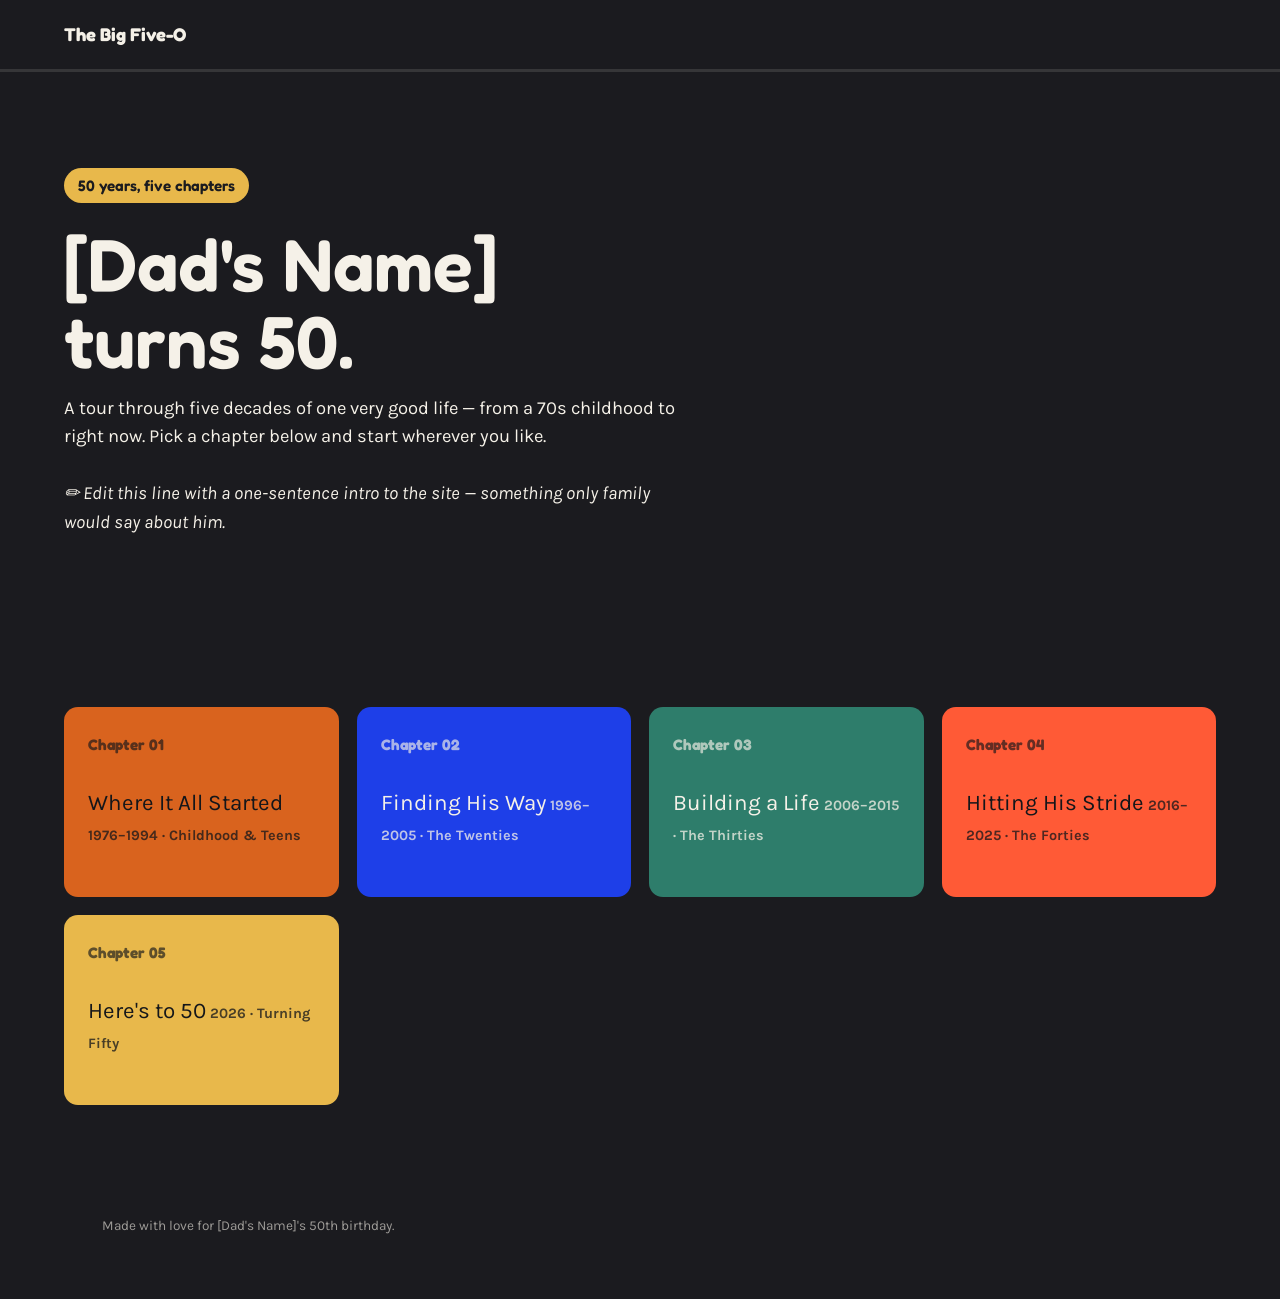
==== index.html @ 01799622 "Add files via upload" ====
<!DOCTYPE html>
<html lang="en">
<head>
<meta charset="UTF-8">
<meta name="viewport" content="width=device-width, initial-scale=1.0">
<title>The Big Five-O — [Dad's Name]'s Story</title>
<link rel="stylesheet" href="style.css">
</head>
<body data-era="0">

<header class="topbar">
  <a class="topbar__mark" href="index.html">The Big Five-O</a>
</header>

<section class="hero">
  <div class="hero__inner">
    <span class="hero__kicker">50 years, five chapters</span>
    <h1 class="hero__title">[Dad's Name] turns 50.</h1>
    <p class="hero__lede">A tour through five decades of one very good life — from a
      70s childhood to right now. Pick a chapter below and start wherever you like.
      <br><br>
      <em>✏️ Edit this line with a one-sentence intro to the site — something only
      family would say about him.</em>
    </p>
  </div>
</section>

<section class="section">
  <div class="section__inner">
    <div class="chapters">

      <a class="chapter-card chapter-card--1" href="01-childhood-teens.html">
        <span class="chapter-card__num">Chapter 01</span>
        <span class="chapter-card__title">Where It All Started</span>
        <span class="chapter-card__years">1976–1994 · Childhood &amp; Teens</span>
      </a>

      <a class="chapter-card chapter-card--2" href="02-twenties.html">
        <span class="chapter-card__num">Chapter 02</span>
        <span class="chapter-card__title">Finding His Way</span>
        <span class="chapter-card__years">1996–2005 · The Twenties</span>
      </a>

      <a class="chapter-card chapter-card--3" href="03-thirties.html">
        <span class="chapter-card__num">Chapter 03</span>
        <span class="chapter-card__title">Building a Life</span>
        <span class="chapter-card__years">2006–2015 · The Thirties</span>
      </a>

      <a class="chapter-card chapter-card--4" href="04-forties.html">
        <span class="chapter-card__num">Chapter 04</span>
        <span class="chapter-card__title">Hitting His Stride</span>
        <span class="chapter-card__years">2016–2025 · The Forties</span>
      </a>

      <a class="chapter-card chapter-card--5" href="05-turning-fifty.html">
        <span class="chapter-card__num">Chapter 05</span>
        <span class="chapter-card__title">Here's to 50</span>
        <span class="chapter-card__years">2026 · Turning Fifty</span>
      </a>

    </div>
  </div>
</section>

<p class="site-footer">Made with love for [Dad's Name]'s 50th birthday.</p>

</body>
</html>
---- style.css ----
/* =========================================================
   THE BIG FIVE-O — shared stylesheet
   One file, six pages, five decades of color.
   Each page sets body[data-era="N"] which swaps the local
   --bg / --fg / --accent / --accent2 / --accent3 tokens below.
   The timeline nav always shows all five era colors (--era1accent
   … --era5accent) no matter which page you're on, so it reads
   like a little rainbow key to the whole timeline.
   ========================================================= */

@import url('https://fonts.googleapis.com/css2?family=Fredoka:wght@500;600;700&family=Karla:ital,wght@0,400;0,500;0,700;1,400&display=swap');

:root{
  --era1accent:#D9631E;
  --era2accent:#1E3FE8;
  --era3accent:#2E7D6B;
  --era4accent:#FF5A36;
  --era5accent:#E8B84B;

  --display: "Fredoka", ui-rounded, "Segoe UI", sans-serif;
  --body: "Karla", ui-sans-serif, system-ui, sans-serif;

  --maxw: 1160px;
  --edge: clamp(20px, 5vw, 64px);
  --radius: 14px;
}

/* ---- per-era palettes ---- */
body[data-era="0"]{ --bg:#1B1B1F; --fg:#F5F1E8; --accent:#E8B84B; --accent2:#1E3FE8; --accent3:#2FD3C6; }
body[data-era="1"]{ --bg:#F5E6C8; --fg:#3D2B1F; --accent:#D9631E; --accent2:#6B7A3A; --accent3:#E8A33D; }
body[data-era="2"]{ --bg:#EDEFF5; --fg:#14161A; --accent:#1E3FE8; --accent2:#E8368F; --accent3:#B7CC1F; }
body[data-era="3"]{ --bg:#F3ECE2; --fg:#23201B; --accent:#2E7D6B; --accent2:#C4562E; --accent3:#E8B84B; }
body[data-era="4"]{ --bg:#101820; --fg:#F5F1E8; --accent:#FF5A36; --accent2:#2FD3C6; --accent3:#FFD23F; }
body[data-era="5"]{ --bg:#6B1120; --fg:#F5F1E8; --accent:#E8B84B; --accent2:#FF5A36; --accent3:#F5F1E8; }

/* ---- reset ---- */
*,*::before,*::after{ box-sizing:border-box; }
html{ scroll-behavior:smooth; }
body{
  margin:0;
  background:var(--bg);
  color:var(--fg);
  font-family:var(--body);
  font-size:17px;
  line-height:1.55;
  transition:background .3s ease;
}
img{ max-width:100%; display:block; }
a{ color:inherit; }
h1,h2,h3{ font-family:var(--display); font-weight:600; margin:0; line-height:1.05; }
p{ margin:0 0 1em; max-width:62ch; }
:focus-visible{ outline:3px solid var(--accent2); outline-offset:3px; }
@media (prefers-reduced-motion: reduce){
  html{ scroll-behavior:auto; }
  *{ animation-duration:0.001ms !important; transition-duration:0.001ms !important; }
}

.wrap{ max-width:var(--maxw); margin-inline:auto; padding-inline:var(--edge); }

/* =========================================================
   TOP BAR + TIMELINE NAV
   ========================================================= */
.topbar{
  display:flex; flex-wrap:wrap; align-items:center; gap:18px 28px;
  padding: 20px var(--edge);
  border-bottom: 3px solid color-mix(in srgb, var(--fg) 12%, transparent);
}
.topbar__mark{
  font-family:var(--display); font-weight:700; font-size:1.15rem;
  text-decoration:none; white-space:nowrap;
}
.timeline-nav{
  display:flex; flex-wrap:wrap; gap:6px 4px; list-style:none; margin:0; padding:0;
  margin-left:auto;
}
.timeline-nav a{
  display:flex; align-items:center; gap:8px;
  text-decoration:none;
  padding:8px 12px;
  border-radius:100px;
  font-size:0.85rem; font-weight:500;
  color:var(--fg);
  opacity:0.62;
}
.timeline-nav a:hover{ opacity:1; }
.timeline-nav a.is-active{
  opacity:1;
  background: color-mix(in srgb, var(--fg) 9%, transparent);
  font-weight:700;
}
.timeline-nav__dot{
  width:10px; height:10px; border-radius:50%; flex:none;
}
.timeline-nav a[data-c="1"] .timeline-nav__dot{ background:var(--era1accent); }
.timeline-nav a[data-c="2"] .timeline-nav__dot{ background:var(--era2accent); }
.timeline-nav a[data-c="3"] .timeline-nav__dot{ background:var(--era3accent); }
.timeline-nav a[data-c="4"] .timeline-nav__dot{ background:var(--era4accent); }
.timeline-nav a[data-c="5"] .timeline-nav__dot{ background:var(--era5accent); }
.timeline-nav__label{ display:inline; }
@media (max-width:720px){
  .timeline-nav__label{ display:none; }
  .timeline-nav a{ padding:8px; }
}

/* =========================================================
   HERO
   ========================================================= */
.hero{
  position:relative;
  padding: clamp(48px,9vw,96px) var(--edge) clamp(40px,7vw,72px);
  overflow:hidden;
}
.hero__num{
  position:absolute;
  top:-0.28em; right:var(--edge);
  font-family:var(--display); font-weight:700;
  font-size: clamp(140px, 26vw, 340px);
  color: color-mix(in srgb, var(--fg) 7%, transparent);
  line-height:1; z-index:0; user-select:none;
  pointer-events:none;
}
.hero__inner{ position:relative; z-index:1; max-width:var(--maxw); margin-inline:auto; }
.hero__kicker{
  display:inline-block;
  font-family:var(--display); font-weight:600; font-size:0.95rem;
  padding:6px 14px; border-radius:100px;
  background:var(--accent); color:var(--bg);
  margin-bottom:22px;
}
.hero__title{
  font-size: clamp(2.4rem, 6vw, 4.6rem);
  max-width:14ch;
  margin-bottom:14px;
}
.hero__meta{
  display:flex; flex-wrap:wrap; gap:10px 22px;
  font-weight:700; font-size:1.05rem; color:var(--accent);
  margin-bottom:20px;
  font-family:var(--display);
}
.hero__lede{ font-size:1.15rem; max-width:56ch; }

/* =========================================================
   SECTIONS / STORY BLOCKS
   ========================================================= */
.section{ padding: clamp(40px,7vw,80px) var(--edge); }
.section--tint{ background: color-mix(in srgb, var(--fg) 5%, transparent); }
.section__inner{ max-width:var(--maxw); margin-inline:auto; }
.section__head{ margin-bottom:34px; }
.section__title{ font-size:clamp(1.6rem,3.4vw,2.3rem); max-width:16ch; }

.story{
  display:grid; gap:40px;
  grid-template-columns: 1.1fr 0.9fr;
  align-items:center;
}
.story--reverse .story__text{ order:2; }
.story--reverse .story__media{ order:1; }
.story__eyebrow{
  font-family:var(--display); font-weight:600; color:var(--accent2);
  font-size:1rem; margin-bottom:10px; display:block;
}
.story__title{ font-size:clamp(1.4rem,2.6vw,2rem); margin-bottom:14px; }
.story__prompt{
  margin-top:16px; padding:14px 16px; border-radius:10px;
  background: color-mix(in srgb, var(--accent2) 14%, transparent);
  font-size:0.92rem; font-style:italic;
}
@media (max-width:820px){
  .story, .story--reverse{ grid-template-columns:1fr; }
  .story--reverse .story__text, .story--reverse .story__media{ order:initial; }
}

/* =========================================================
   PHOTO PLACEHOLDERS
   ========================================================= */
.gallery{
  display:grid; gap:26px 22px;
  grid-template-columns:repeat(6,1fr);
}
.gallery > *{ grid-column:span 3; }
.gallery > *:nth-child(3n+1){ grid-column:span 4; }
.gallery > *:nth-child(3n+2){ grid-column:span 2; }
@media (max-width:720px){
  .gallery > *{ grid-column: span 6 !important; }
}

.photo{
  --rotate:0deg;
  transform:rotate(var(--rotate));
  text-decoration:none;
}
.photo__frame{
  aspect-ratio: var(--ratio, 4/5);
  border-radius: var(--radius);
  border:3px dashed color-mix(in srgb, var(--fg) 30%, transparent);
  background: color-mix(in srgb, var(--fg) 6%, transparent);
  display:flex; flex-direction:column; align-items:center; justify-content:center;
  gap:10px; text-align:center; padding:18px;
  color: color-mix(in srgb, var(--fg) 55%, transparent);
}
.photo__frame svg{ width:34px; height:34px; opacity:0.6; }
.photo__hint{ font-size:0.82rem; line-height:1.4; max-width:22ch; }
.photo figcaption{
  margin-top:10px; font-size:0.88rem;
  color: color-mix(in srgb, var(--fg) 70%, transparent);
}
.photo__frame.has-image{
  border-style:solid; padding:0; overflow:hidden;
}
.photo__frame.has-image img{ width:100%; height:100%; object-fit:cover; }

/* =========================================================
   CHAPTER GRID (landing page)
   ========================================================= */
.chapters{
  display:grid; gap:18px;
  grid-template-columns:repeat(auto-fit,minmax(230px,1fr));
}
.chapter-card{
  display:block; text-decoration:none;
  border-radius:var(--radius);
  padding:26px 24px 22px;
  color:#14161A;
  min-height:190px;
  position:relative;
  transition: transform .18s ease;
}
.chapter-card:hover{ transform:translateY(-4px); }
.chapter-card__num{
  font-family:var(--display); font-weight:700; font-size:0.95rem;
  opacity:0.65; margin-bottom:30px; display:block;
}
.chapter-card__title{ font-size:1.4rem; margin-bottom:8px; }
.chapter-card__years{ font-size:0.9rem; font-weight:700; opacity:0.75; }
.chapter-card--1{ background:var(--era1accent); }
.chapter-card--2{ background:var(--era2accent); color:#F5F1E8; }
.chapter-card--3{ background:var(--era3accent); color:#F5F1E8; }
.chapter-card--4{ background:var(--era4accent); }
.chapter-card--5{ background:var(--era5accent); }

/* =========================================================
   QUOTE / MESSAGE CARDS (used on the "Turning 50" page)
   ========================================================= */
.messages{ display:grid; gap:18px; grid-template-columns:repeat(auto-fit,minmax(240px,1fr)); }
.message-card{
  border-radius:var(--radius);
  padding:22px;
  background: color-mix(in srgb, var(--fg) 8%, transparent);
}
.message-card__from{ font-family:var(--display); font-weight:600; color:var(--accent3); margin-bottom:8px; display:block; }

/* =========================================================
   CHAPTER FOOTER NAV
   ========================================================= */
.chapter-footer{
  display:flex; justify-content:space-between; align-items:center; gap:20px; flex-wrap:wrap;
  padding: 36px var(--edge) 60px;
  max-width:var(--maxw); margin-inline:auto;
}
.chapter-footer a{
  text-decoration:none; font-family:var(--display); font-weight:600;
  padding:14px 20px; border-radius:100px; border:2px solid var(--fg);
}
.chapter-footer a:hover{ background:var(--fg); color:var(--bg); }

.site-footer{
  text-align:center; padding:30px var(--edge) 50px;
  font-size:0.85rem; opacity:0.6;
}
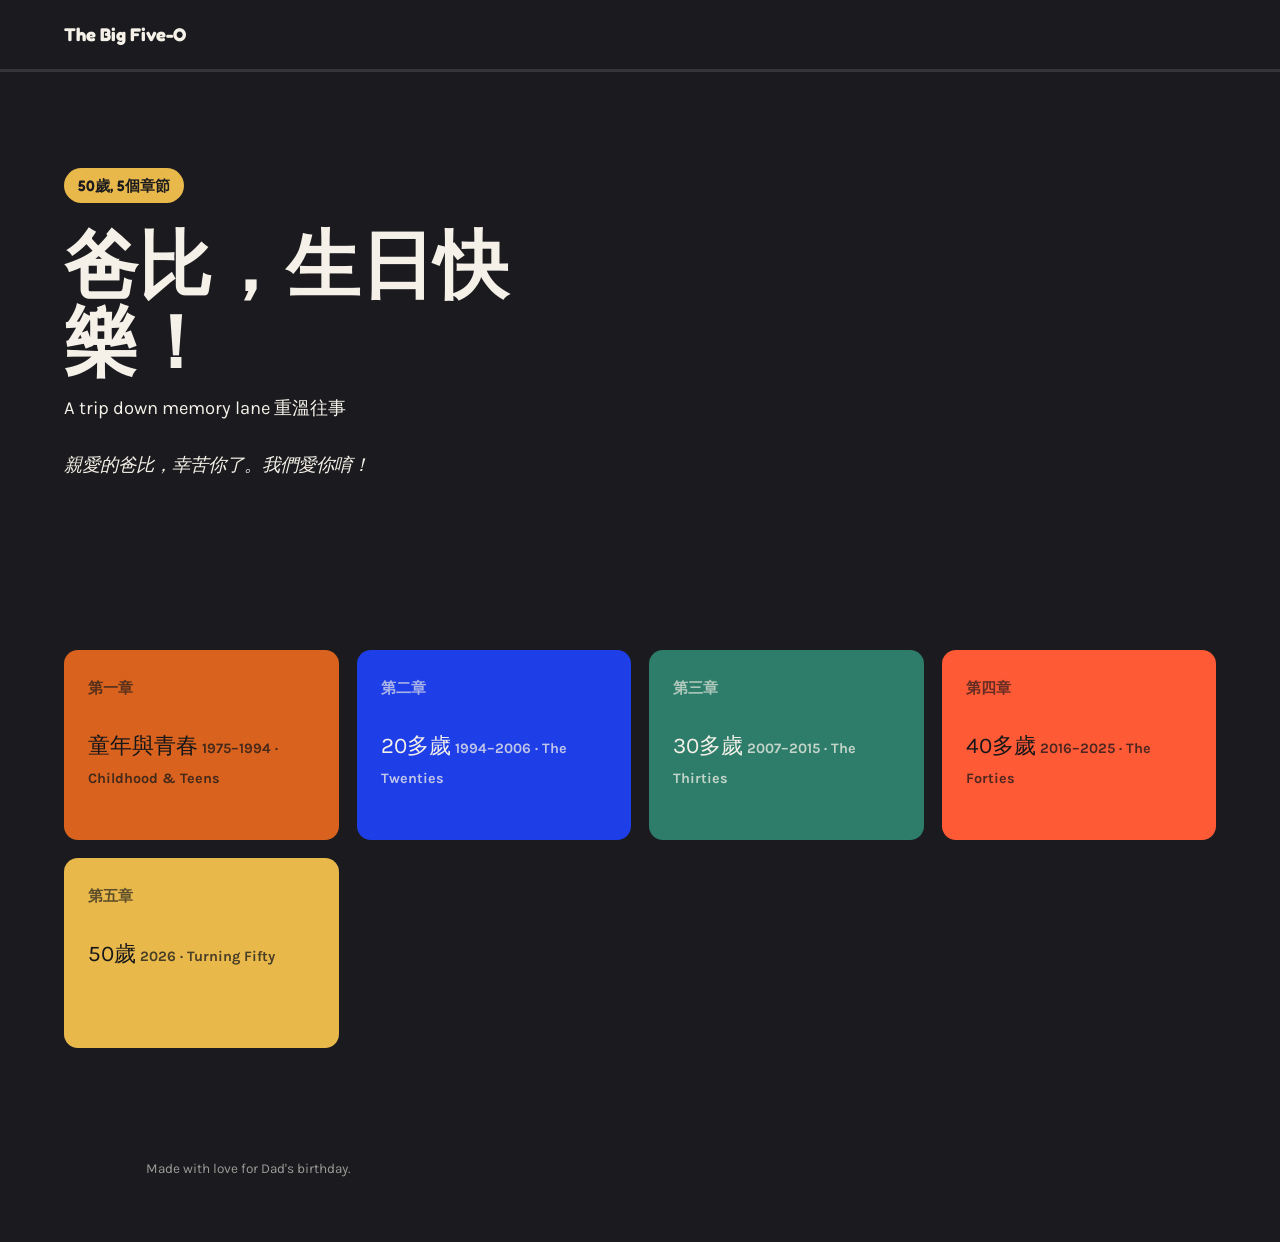
==== commit 4d3d1aca: "Update index.html" ====
--- a/index.html
+++ b/index.html
@@ -14,13 +14,11 @@
 
 <section class="hero">
   <div class="hero__inner">
-    <span class="hero__kicker">50 years, five chapters</span>
-    <h1 class="hero__title">[Dad's Name] turns 50.</h1>
-    <p class="hero__lede">A tour through five decades of one very good life — from a
-      70s childhood to right now. Pick a chapter below and start wherever you like.
+    <span class="hero__kicker">50歲, 5個章節</span>
+    <h1 class="hero__title">爸比，生日快樂！</h1>
+    <p class="hero__lede">A trip down memory lane 重溫往事
       <br><br>
-      <em>✏️ Edit this line with a one-sentence intro to the site — something only
-      family would say about him.</em>
+      <em>親愛的爸比，幸苦你了。我們愛你唷！</em>
     </p>
   </div>
 </section>
@@ -30,32 +28,32 @@
     <div class="chapters">
 
       <a class="chapter-card chapter-card--1" href="01-childhood-teens.html">
-        <span class="chapter-card__num">Chapter 01</span>
-        <span class="chapter-card__title">Where It All Started</span>
-        <span class="chapter-card__years">1976–1994 · Childhood &amp; Teens</span>
+        <span class="chapter-card__num">第一章</span>
+        <span class="chapter-card__title">童年與青春</span>
+        <span class="chapter-card__years">1975–1994 · Childhood &amp; Teens</span>
       </a>
 
       <a class="chapter-card chapter-card--2" href="02-twenties.html">
-        <span class="chapter-card__num">Chapter 02</span>
-        <span class="chapter-card__title">Finding His Way</span>
-        <span class="chapter-card__years">1996–2005 · The Twenties</span>
+        <span class="chapter-card__num">第二章</span>
+        <span class="chapter-card__title">20多歲</span>
+        <span class="chapter-card__years">1994–2006 · The Twenties</span>
       </a>
 
       <a class="chapter-card chapter-card--3" href="03-thirties.html">
-        <span class="chapter-card__num">Chapter 03</span>
-        <span class="chapter-card__title">Building a Life</span>
-        <span class="chapter-card__years">2006–2015 · The Thirties</span>
+        <span class="chapter-card__num">第三章</span>
+        <span class="chapter-card__title">30多歲</span>
+        <span class="chapter-card__years">2007–2015 · The Thirties</span>
       </a>
 
       <a class="chapter-card chapter-card--4" href="04-forties.html">
-        <span class="chapter-card__num">Chapter 04</span>
-        <span class="chapter-card__title">Hitting His Stride</span>
+        <span class="chapter-card__num">第四章</span>
+        <span class="chapter-card__title">40多歲</span>
         <span class="chapter-card__years">2016–2025 · The Forties</span>
       </a>
 
       <a class="chapter-card chapter-card--5" href="05-turning-fifty.html">
-        <span class="chapter-card__num">Chapter 05</span>
-        <span class="chapter-card__title">Here's to 50</span>
+        <span class="chapter-card__num">第五章</span>
+        <span class="chapter-card__title">50歲</span>
         <span class="chapter-card__years">2026 · Turning Fifty</span>
       </a>
 
@@ -63,7 +61,7 @@
   </div>
 </section>
 
-<p class="site-footer">Made with love for [Dad's Name]'s 50th birthday.</p>
+<p class="site-footer">Made with love for Dad's birthday.</p>
 
 </body>
 </html>
